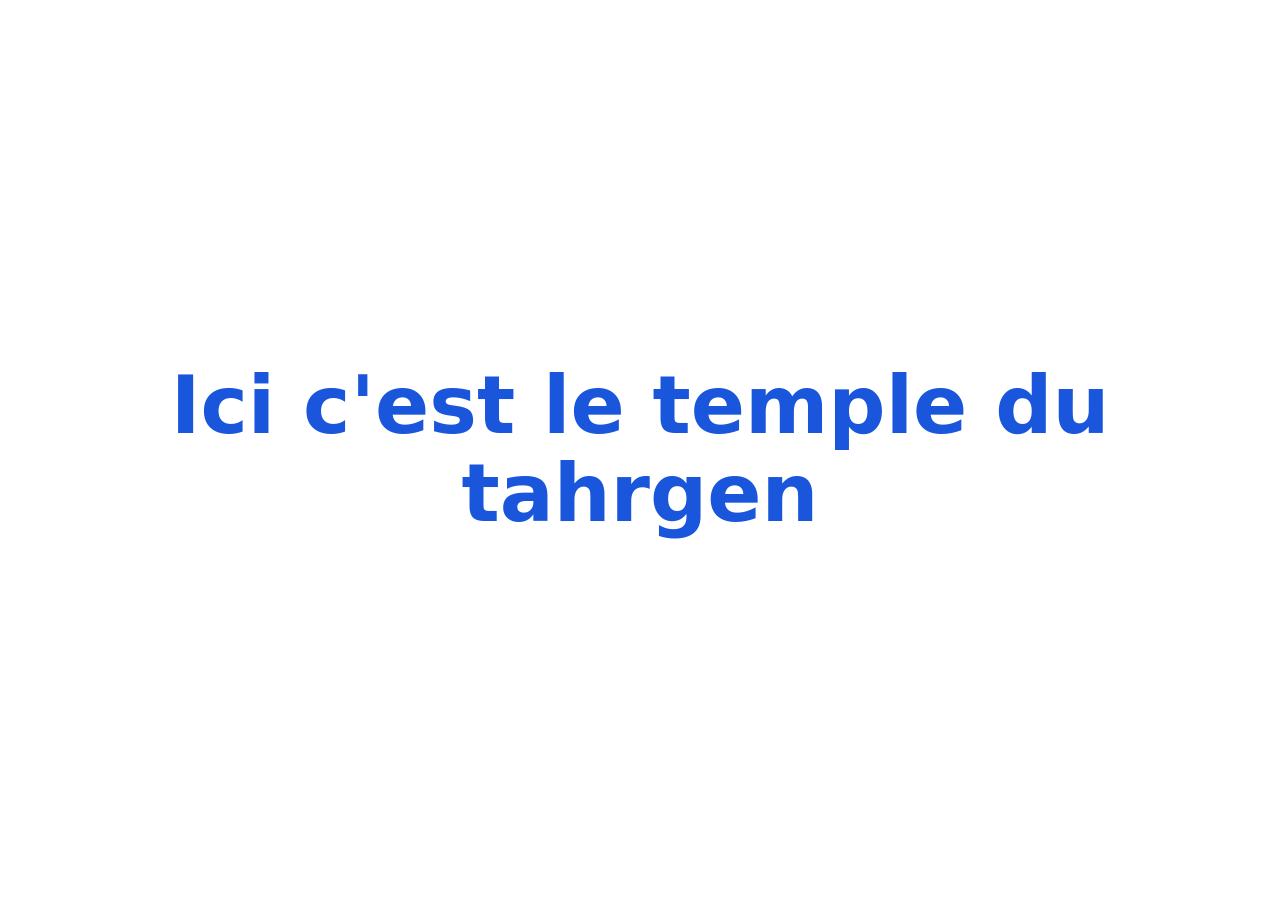
==== index.html @ d6d97adf "Add homepage: Le temple du tahrgen Co-Authored-By: Claude Opus 5.5 <noreply@anthropic.com>" ====
<!doctype html>
<html lang="fr">
<head>
  <meta charset="utf-8">
  <meta name="viewport" content="width=device-width, initial-scale=1">
  <title>Le temple du tahrgen</title>
  <style>
    html, body {
      margin: 0;
      height: 100%;
      background: #ffffff;
      font-family: system-ui, -apple-system, "Segoe UI", Roboto, sans-serif;
    }
    body {
      display: flex;
      align-items: center;
      justify-content: center;
      padding: 16px;
      box-sizing: border-box;
      text-align: center;
    }
    h1 {
      color: #1a56db;
      font-size: clamp(2rem, 8vw, 5rem);
      line-height: 1.1;
      margin: 0;
    }
  </style>
</head>
<body>
  <h1>Ici c'est le temple du tahrgen</h1>
</body>
</html>
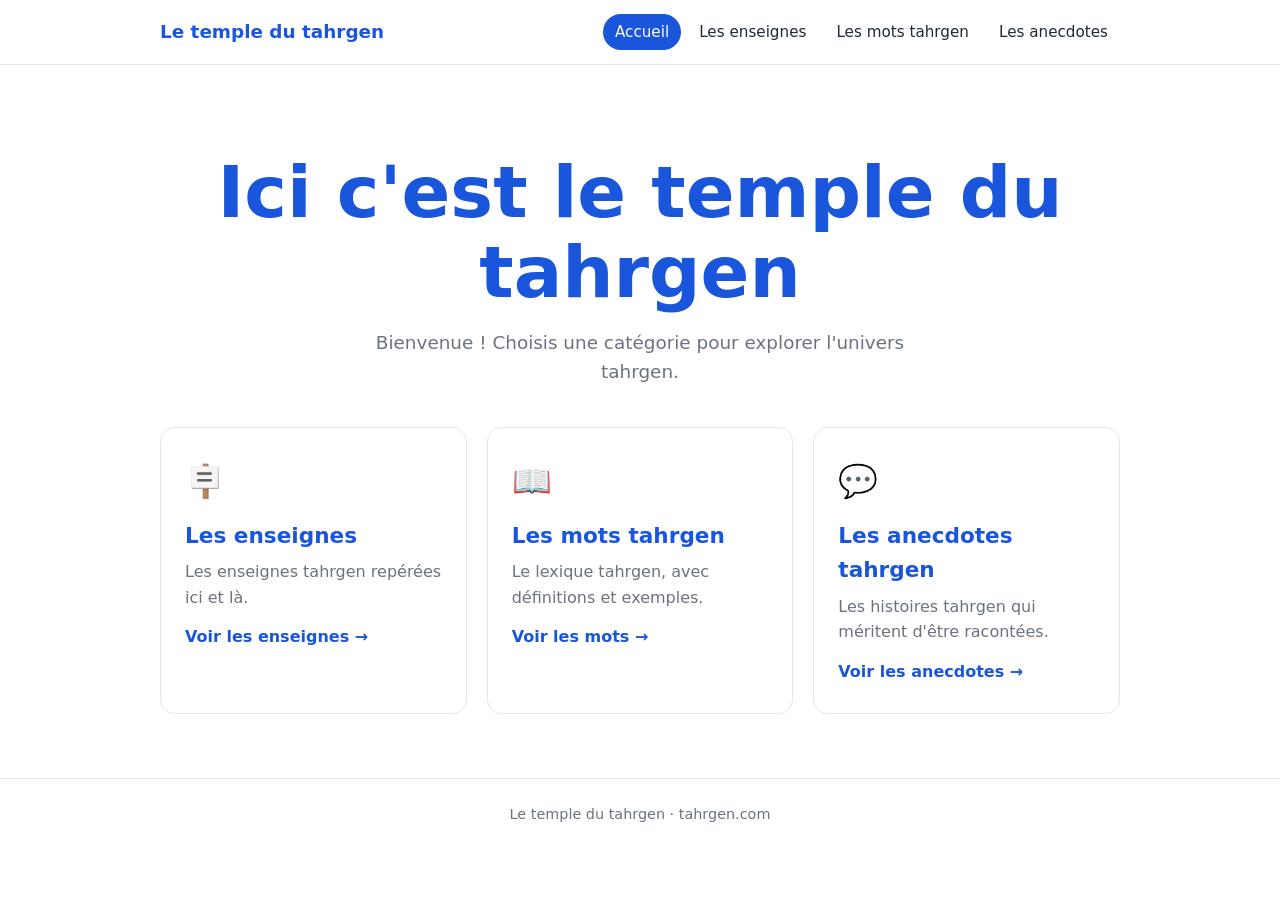
==== commit 92ed101b: "Add site structure: homepage and 3 categories (enseignes, mots, anecdotes) Co-Authored-By: Claude Op" ====
--- a/index.html
+++ b/index.html
@@ -4,30 +4,49 @@
   <meta charset="utf-8">
   <meta name="viewport" content="width=device-width, initial-scale=1">
   <title>Le temple du tahrgen</title>
-  <style>
-    html, body {
-      margin: 0;
-      height: 100%;
-      background: #ffffff;
-      font-family: system-ui, -apple-system, "Segoe UI", Roboto, sans-serif;
-    }
-    body {
-      display: flex;
-      align-items: center;
-      justify-content: center;
-      padding: 16px;
-      box-sizing: border-box;
-      text-align: center;
-    }
-    h1 {
-      color: #1a56db;
-      font-size: clamp(2rem, 8vw, 5rem);
-      line-height: 1.1;
-      margin: 0;
-    }
-  </style>
+  <link rel="stylesheet" href="style.css">
 </head>
 <body>
-  <h1>Ici c'est le temple du tahrgen</h1>
+  <header class="entete">
+    <div class="entete-interieur">
+      <a class="logo" href="index.html">Le temple du tahrgen</a>
+      <nav class="nav">
+        <a href="index.html" aria-current="page">Accueil</a>
+        <a href="enseignes.html">Les enseignes</a>
+        <a href="mots.html">Les mots tahrgen</a>
+        <a href="anecdotes.html">Les anecdotes</a>
+      </nav>
+    </div>
+  </header>
+
+  <main>
+    <section class="accueil-hero">
+      <h1>Ici c'est le temple du tahrgen</h1>
+      <p>Bienvenue ! Choisis une catégorie pour explorer l'univers tahrgen.</p>
+    </section>
+
+    <section class="categories">
+      <a class="categorie" href="enseignes.html">
+        <div class="icone">🪧</div>
+        <h2>Les enseignes</h2>
+        <p>Les enseignes tahrgen repérées ici et là.</p>
+        <span class="lien">Voir les enseignes →</span>
+      </a>
+      <a class="categorie" href="mots.html">
+        <div class="icone">📖</div>
+        <h2>Les mots tahrgen</h2>
+        <p>Le lexique tahrgen, avec définitions et exemples.</p>
+        <span class="lien">Voir les mots →</span>
+      </a>
+      <a class="categorie" href="anecdotes.html">
+        <div class="icone">💬</div>
+        <h2>Les anecdotes tahrgen</h2>
+        <p>Les histoires tahrgen qui méritent d'être racontées.</p>
+        <span class="lien">Voir les anecdotes →</span>
+      </a>
+    </section>
+  </main>
+
+  <footer class="pied">Le temple du tahrgen · tahrgen.com</footer>
 </body>
 </html>
--- a/style.css
+++ b/style.css
@@ -0,0 +1,211 @@
+/* ===== Le temple du tahrgen — feuille de style commune ===== */
+
+:root {
+  --bleu: #1a56db;
+  --bleu-fonce: #1240a8;
+  --bleu-pale: #eef3fe;
+  --texte: #1f2937;
+  --texte-doux: #6b7280;
+  --bord: #e5e7eb;
+  --fond: #ffffff;
+  --rayon: 14px;
+}
+
+* { box-sizing: border-box; }
+
+html, body {
+  margin: 0;
+  background: var(--fond);
+  color: var(--texte);
+  font-family: system-ui, -apple-system, "Segoe UI", Roboto, sans-serif;
+  line-height: 1.6;
+}
+
+a { color: var(--bleu); }
+
+/* ----- En-tête / navigation ----- */
+.entete {
+  border-bottom: 1px solid var(--bord);
+  background: var(--fond);
+  position: sticky;
+  top: 0;
+  z-index: 10;
+}
+.entete-interieur {
+  max-width: 1000px;
+  margin: 0 auto;
+  padding: 14px 20px;
+  display: flex;
+  align-items: center;
+  justify-content: space-between;
+  gap: 16px;
+  flex-wrap: wrap;
+}
+.logo {
+  font-weight: 800;
+  font-size: 1.15rem;
+  color: var(--bleu);
+  text-decoration: none;
+}
+.nav {
+  display: flex;
+  gap: 6px;
+  flex-wrap: wrap;
+}
+.nav a {
+  text-decoration: none;
+  color: var(--texte);
+  padding: 6px 12px;
+  border-radius: 999px;
+  font-size: 0.95rem;
+}
+.nav a:hover { background: var(--bleu-pale); color: var(--bleu); }
+.nav a[aria-current="page"] { background: var(--bleu); color: #fff; }
+
+/* ----- Contenu ----- */
+main {
+  max-width: 1000px;
+  margin: 0 auto;
+  padding: 40px 20px 64px;
+}
+
+.titre-page {
+  color: var(--bleu);
+  font-size: clamp(2rem, 6vw, 3rem);
+  line-height: 1.1;
+  margin: 0 0 8px;
+}
+.intro {
+  color: var(--texte-doux);
+  font-size: 1.1rem;
+  margin: 0 0 32px;
+  max-width: 60ch;
+}
+
+/* ----- Accueil ----- */
+.accueil-hero {
+  text-align: center;
+  padding: 48px 0 40px;
+}
+.accueil-hero h1 {
+  color: var(--bleu);
+  font-size: clamp(2.2rem, 8vw, 4.5rem);
+  line-height: 1.1;
+  margin: 0 0 16px;
+}
+.accueil-hero p {
+  color: var(--texte-doux);
+  font-size: 1.15rem;
+  margin: 0 auto;
+  max-width: 50ch;
+}
+
+.categories {
+  display: grid;
+  grid-template-columns: repeat(auto-fit, minmax(240px, 1fr));
+  gap: 20px;
+}
+.categorie {
+  display: block;
+  text-decoration: none;
+  color: inherit;
+  border: 1px solid var(--bord);
+  border-radius: var(--rayon);
+  padding: 28px 24px;
+  transition: border-color .15s, transform .15s, box-shadow .15s;
+}
+.categorie:hover {
+  border-color: var(--bleu);
+  transform: translateY(-2px);
+  box-shadow: 0 8px 24px rgba(26, 86, 219, .12);
+}
+.categorie .icone { font-size: 2rem; }
+.categorie h2 {
+  color: var(--bleu);
+  margin: 12px 0 6px;
+  font-size: 1.35rem;
+}
+.categorie p { margin: 0; color: var(--texte-doux); }
+.categorie .lien { display: inline-block; margin-top: 14px; font-weight: 600; color: var(--bleu); }
+
+/* ----- Les enseignes (grille de cartes avec photo) ----- */
+.grille {
+  display: grid;
+  grid-template-columns: repeat(auto-fill, minmax(260px, 1fr));
+  gap: 20px;
+}
+.carte {
+  border: 1px solid var(--bord);
+  border-radius: var(--rayon);
+  overflow: hidden;
+  background: var(--fond);
+}
+.carte img,
+.carte .sans-photo {
+  width: 100%;
+  aspect-ratio: 4 / 3;
+  object-fit: cover;
+  display: block;
+  background: var(--bleu-pale);
+}
+.carte .sans-photo {
+  display: flex;
+  align-items: center;
+  justify-content: center;
+  color: var(--bleu);
+  font-size: 2.5rem;
+}
+.carte-corps { padding: 16px 18px 20px; }
+.carte h2 { margin: 0 0 4px; font-size: 1.2rem; }
+.carte .lieu { color: var(--texte-doux); font-size: 0.9rem; margin: 0 0 8px; }
+.carte p { margin: 0; }
+
+/* ----- Les mots (lexique) ----- */
+.lexique { margin: 0; }
+.mot {
+  border-bottom: 1px solid var(--bord);
+  padding: 20px 0;
+}
+.mot:first-child { border-top: 1px solid var(--bord); }
+.mot dt {
+  font-size: 1.35rem;
+  font-weight: 700;
+  color: var(--bleu);
+}
+.mot dt .nature {
+  font-size: 0.85rem;
+  font-weight: 400;
+  font-style: italic;
+  color: var(--texte-doux);
+  margin-left: 8px;
+}
+.mot dd { margin: 6px 0 0; }
+.mot .exemple {
+  margin-top: 8px;
+  padding-left: 12px;
+  border-left: 3px solid var(--bleu-pale);
+  font-style: italic;
+  color: var(--texte-doux);
+}
+
+/* ----- Les anecdotes ----- */
+.anecdotes { display: grid; gap: 20px; }
+.anecdote {
+  border: 1px solid var(--bord);
+  border-left: 4px solid var(--bleu);
+  border-radius: var(--rayon);
+  padding: 20px 24px;
+}
+.anecdote h2 { margin: 0 0 4px; font-size: 1.3rem; }
+.anecdote .date { color: var(--texte-doux); font-size: 0.9rem; margin: 0 0 10px; }
+.anecdote p { margin: 0 0 8px; }
+.anecdote p:last-child { margin-bottom: 0; }
+
+/* ----- Pied de page ----- */
+.pied {
+  border-top: 1px solid var(--bord);
+  text-align: center;
+  color: var(--texte-doux);
+  font-size: 0.9rem;
+  padding: 24px 20px;
+}
